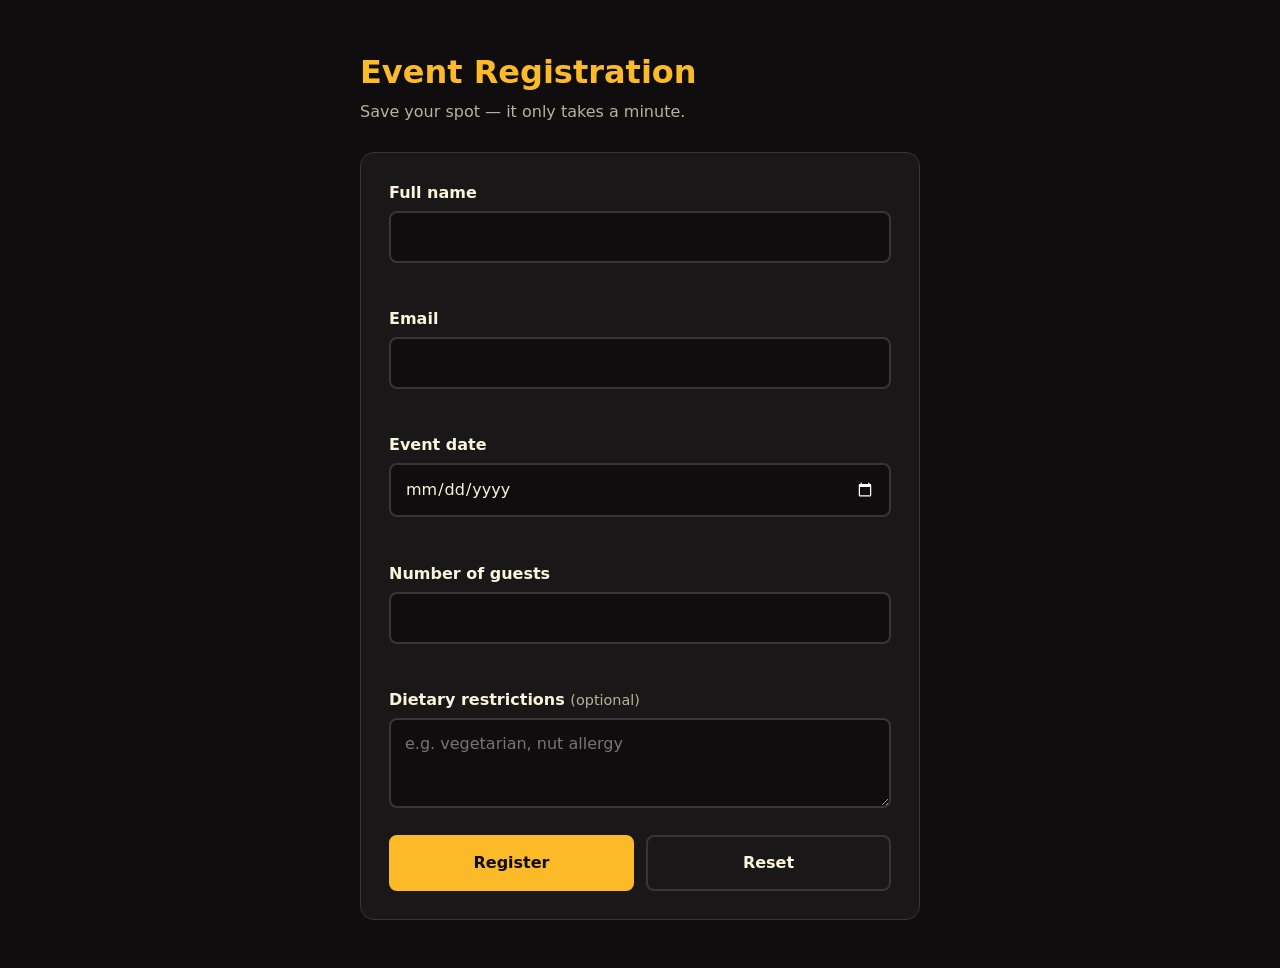
==== index.html @ cda6c8ea "Add event registration form Form with full name, email, event date, guests, and dietary fields, vali" ====
<!DOCTYPE html>
<html lang="en">
<head>
  <!-- Basic page setup: character set, mobile-friendly scaling, and the tab title -->
  <meta charset="UTF-8">
  <meta name="viewport" content="width=device-width, initial-scale=1.0">
  <title>Event Registration</title>

  <!-- Load the page's styles from the separate style.css file -->
  <link rel="stylesheet" href="style.css">
</head>
<body>
  <!-- Main page content -->
  <main class="container">
    <h1>Event Registration</h1>
    <p class="subtitle">Save your spot — it only takes a minute.</p>

    <!-- The form. "novalidate" turns off the browser's own pop-up error bubbles,
         so our JavaScript can show its own messages instead. -->
    <form id="registration-form" novalidate>

      <!-- Full name field. aria-describedby links the input to its error message for screen readers. -->
      <div class="field">
        <label for="fullName">Full name</label>
        <input type="text" id="fullName" name="fullName" autocomplete="name" aria-describedby="fullName-error">
        <p class="error" id="fullName-error" aria-live="polite"></p>
      </div>

      <!-- Email field -->
      <div class="field">
        <label for="email">Email</label>
        <input type="email" id="email" name="email" autocomplete="email" aria-describedby="email-error">
        <p class="error" id="email-error" aria-live="polite"></p>
      </div>

      <!-- Event date field: type="date" shows the browser's date picker -->
      <div class="field">
        <label for="eventDate">Event date</label>
        <input type="date" id="eventDate" name="eventDate" aria-describedby="eventDate-error">
        <p class="error" id="eventDate-error" aria-live="polite"></p>
      </div>

      <!-- Number of guests field: type="number" with min/max gives up/down arrows limited to 1–10 -->
      <div class="field">
        <label for="guests">Number of guests</label>
        <input type="number" id="guests" name="guests" min="1" max="10" step="1" inputmode="numeric" aria-describedby="guests-error">
        <p class="error" id="guests-error" aria-live="polite"></p>
      </div>

      <!-- Dietary restrictions: optional, so it has no error message -->
      <div class="field">
        <label for="dietary">Dietary restrictions <span class="optional">(optional)</span></label>
        <textarea id="dietary" name="dietary" placeholder="e.g. vegetarian, nut allergy"></textarea>
      </div>

      <!-- The buttons. type="reset" makes the browser clear all fields when clicked. -->
      <div class="actions">
        <button type="submit" class="btn-primary">Register</button>
        <button type="reset" class="btn-secondary">Reset</button>
      </div>
    </form>

    <!-- Confirmation card: hidden at first, filled in and shown by JavaScript after a valid submit.
         role="status" makes screen readers announce it when it appears. -->
    <section id="confirmation" class="confirmation hidden" role="status">
      <h2>You're registered! 🎉</h2>
      <dl class="details" id="confirmation-details"></dl>
    </section>
  </main>

  <!-- Load the page's JavaScript from script.js. It sits at the end of <body>
       so the form already exists on the page when the script runs. -->
  <script src="script.js"></script>
</body>
</html>
---- style.css ----
/* Styles for the Event Registration page (linked from index.html) */

/* Color "variables" (custom properties) so each color is defined once and reused everywhere */
:root {
  --bg: #0F0D0E;
  --text: #F9F4DA;
  --amber: #FCBA28;
  --green: #0BA95B;
  --pink: #F38BA3;
  --panel: #1A1718;      /* slightly lighter than the background, for the form card */
  --border: #3A3436;     /* soft gray border used when a field is neither valid nor invalid */
  --muted: #B8B29A;      /* dimmer version of the text color for hints and labels */
}

/* Make width/height include padding and borders, which makes sizing much easier to predict */
*, *::before, *::after {
  box-sizing: border-box;
}

/* Page-wide styles: dark background, light text, and a centered column with side padding */
body {
  margin: 0;
  min-height: 100vh;
  background: var(--bg);
  color: var(--text);
  font-family: system-ui, -apple-system, "Segoe UI", Roboto, sans-serif;
  line-height: 1.5;
  padding: 48px 16px;
}

/* The main column: limits how wide the content gets on big screens */
.container {
  max-width: 560px;
  margin: 0 auto;
}

/* Page heading, with an amber accent */
h1 {
  margin: 0 0 4px;
  font-size: 2rem;
  color: var(--amber);
}

/* Short line of text under the heading */
.subtitle {
  margin: 0 0 28px;
  color: var(--muted);
}

/* The form "card": a slightly raised panel with rounded corners */
form {
  background: var(--panel);
  border: 1px solid var(--border);
  border-radius: 14px;
  padding: 28px;
}

/* Each label + input + error message is grouped in a .field, spaced apart from the next one */
.field {
  margin-bottom: 20px;
}

/* Field labels sit on their own line above the input */
label {
  display: block;
  margin-bottom: 6px;
  font-weight: 600;
}

/* Small gray "(optional)" note next to a label */
.optional {
  font-weight: 400;
  color: var(--muted);
  font-size: 0.9rem;
}

/* Shared look for all text boxes, the date picker, the number box and the textarea */
input,
textarea {
  width: 100%;
  padding: 12px 14px;
  font: inherit;
  color: var(--text);
  background: var(--bg);
  border: 2px solid var(--border);
  border-radius: 8px;
  transition: border-color 0.2s, box-shadow 0.2s;
}

/* Let the textarea only be resized up/down, never sideways (which would break the layout) */
textarea {
  resize: vertical;
  min-height: 90px;
}

/* Make the browser's built-in calendar icon light so it shows up on the dark background */
input[type="date"] {
  color-scheme: dark;
}

/* When a field is clicked into (focused), give it an amber outline glow */
input:focus,
textarea:focus {
  outline: none;
  border-color: var(--amber);
  box-shadow: 0 0 0 3px rgba(252, 186, 40, 0.25);
}

/* Valid state: green border (JavaScript adds the "valid" class) */
input.valid,
textarea.valid {
  border-color: var(--green);
}

/* Invalid state: pink border (JavaScript adds the "invalid" class) */
input.invalid,
textarea.invalid {
  border-color: var(--pink);
}

/* Keep the green/pink glow while focused, so the color doesn't disappear while typing */
input.valid:focus,
textarea.valid:focus {
  box-shadow: 0 0 0 3px rgba(11, 169, 91, 0.25);
}
input.invalid:focus,
textarea.invalid:focus {
  box-shadow: 0 0 0 3px rgba(243, 139, 163, 0.25);
}

/* The error message under each field. It reserves its space even when empty
   so the page doesn't jump around as errors appear and disappear. */
.error {
  min-height: 1.3em;
  margin: 6px 0 0;
  font-size: 0.875rem;
  color: var(--pink);
}

/* Row holding the Register and Reset buttons */
.actions {
  display: flex;
  gap: 12px;
  margin-top: 8px;
}

/* Shared button styles */
button {
  flex: 1;
  padding: 14px 20px;
  font: inherit;
  font-weight: 700;
  border-radius: 8px;
  cursor: pointer;
  transition: transform 0.1s, background 0.2s, filter 0.2s;
}

/* Main "Register" button: solid amber with dark text */
.btn-primary {
  background: var(--amber);
  color: var(--bg);
  border: 2px solid var(--amber);
}

/* Slightly brighten the Register button on hover */
.btn-primary:hover {
  filter: brightness(1.08);
}

/* "Reset" button: an outline-only style so it looks less important than Register */
.btn-secondary {
  background: transparent;
  color: var(--text);
  border: 2px solid var(--border);
}

/* Tint the Reset button amber on hover */
.btn-secondary:hover {
  border-color: var(--amber);
  color: var(--amber);
}

/* Tiny "press down" effect when any button is clicked */
button:active {
  transform: scale(0.98);
}

/* Visible outline for keyboard users tabbing to buttons */
button:focus-visible {
  outline: 3px solid var(--amber);
  outline-offset: 3px;
}

/* The confirmation card shown after a successful registration */
.confirmation {
  margin-top: 28px;
  padding: 24px 28px;
  background: var(--panel);
  border: 2px solid var(--green);
  border-left-width: 8px;
  border-radius: 14px;
}

/* "hidden" class: completely hides an element (used for the card before submit and after reset) */
.hidden {
  display: none;
}

/* Adding this class plays the slide-in animation defined just below */
.confirmation.slide-in {
  animation: slideIn 0.5s cubic-bezier(0.22, 1, 0.36, 1);
}

/* The slide-in animation: start lower down and see-through, end in place and fully visible */
@keyframes slideIn {
  from {
    opacity: 0;
    transform: translateY(40px);
  }
  to {
    opacity: 1;
    transform: translateY(0);
  }
}

/* Respect people who've asked their computer to reduce motion: just fade instead of sliding */
@media (prefers-reduced-motion: reduce) {
  .confirmation.slide-in {
    animation: fadeIn 0.3s ease;
  }
  @keyframes fadeIn {
    from { opacity: 0; }
    to { opacity: 1; }
  }
}

/* Confirmation card heading, in green to signal success */
.confirmation h2 {
  margin: 0 0 16px;
  color: var(--green);
  font-size: 1.4rem;
}

/* The list of submitted details: a two-column grid (label on the left, value on the right) */
.details {
  display: grid;
  grid-template-columns: max-content 1fr;
  gap: 10px 20px;
  margin: 0;
}

/* Detail labels ("Name", "Email", ...) in amber */
.details dt {
  color: var(--amber);
  font-weight: 600;
}

/* Detail values. "break-word" stops long emails from overflowing the card;
   "pre-wrap" keeps line breaks the user typed in the dietary box. */
.details dd {
  margin: 0;
  overflow-wrap: anywhere;
  white-space: pre-wrap;
}

/* Small screens (phones): tighter padding, stacked buttons, and the details list in one column */
@media (max-width: 480px) {
  body {
    padding: 28px 16px;
  }
  h1 {
    font-size: 1.6rem;
  }
  form,
  .confirmation {
    padding: 20px;
  }
  .actions {
    flex-direction: column;
  }
  .details {
    grid-template-columns: 1fr;
    gap: 2px;
  }
  /* Add space above each label (except the first) so each label/value pair reads as a group */
  .details dt:not(:first-of-type) {
    margin-top: 10px;
  }
}
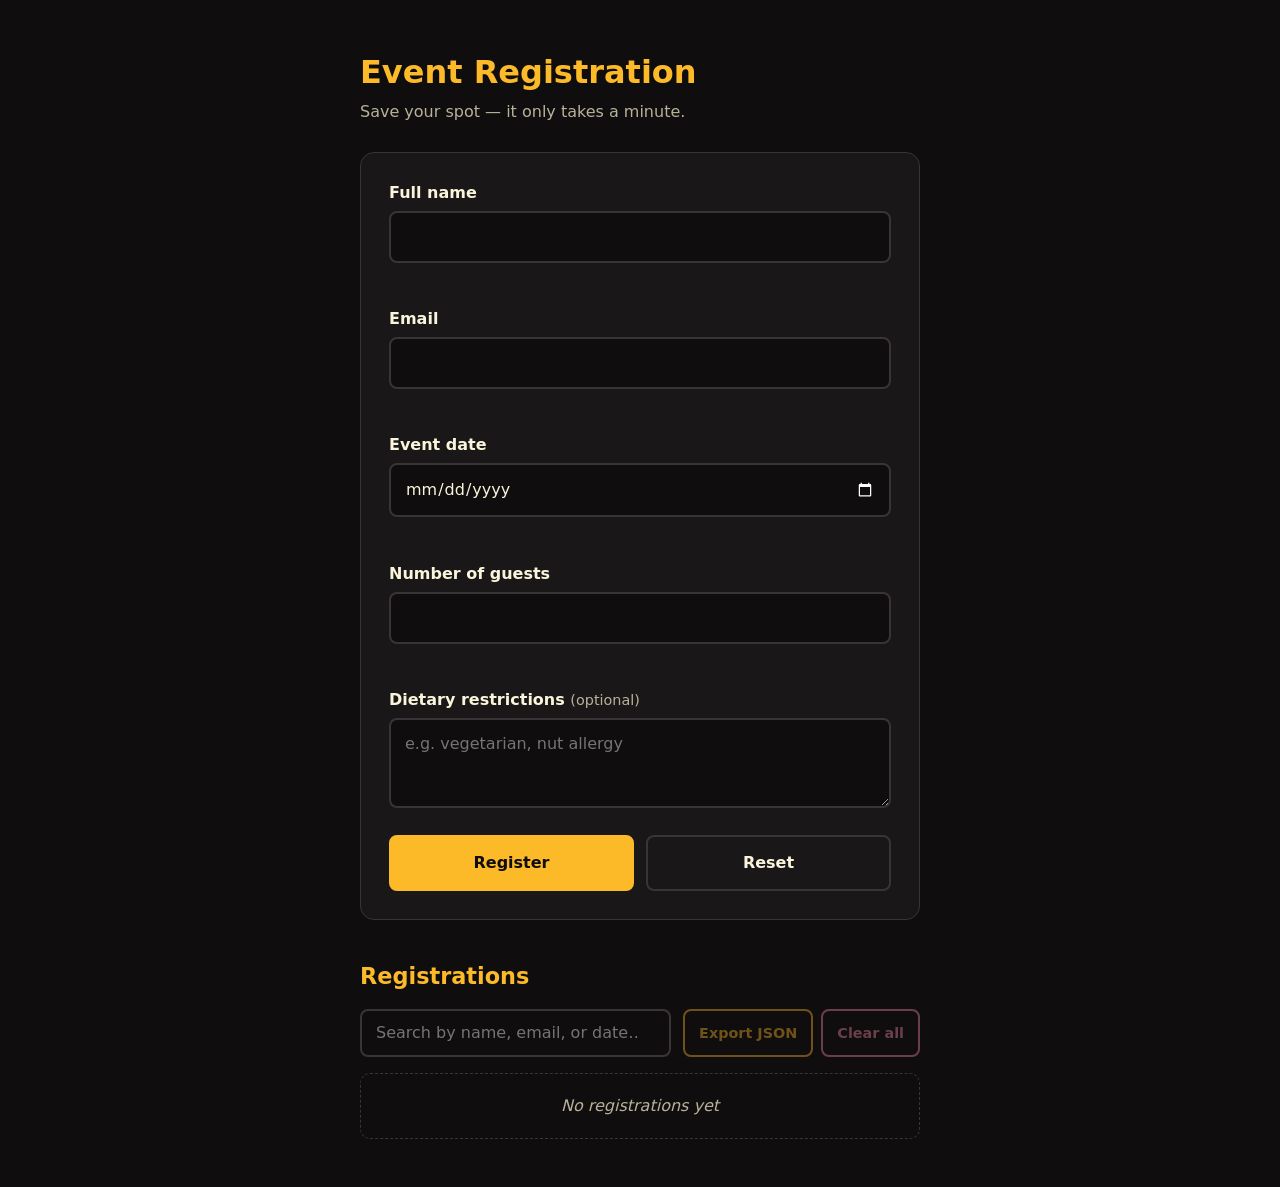
==== commit b46b3fb7: "Save registrations to localStorage with edit, search, export, and clear all - Save each valid entry " ====
--- a/index.html
+++ b/index.html
@@ -18,6 +18,13 @@
     <!-- The form. "novalidate" turns off the browser's own pop-up error bubbles,
          so our JavaScript can show its own messages instead. -->
     <form id="registration-form" novalidate>
+
+      <!-- Editing banner: hidden normally. When you click Edit on a saved entry, JavaScript shows it
+           with that person's name, so it's clear you're changing an existing entry, not adding a new one. -->
+      <div class="edit-banner hidden" id="edit-banner" role="status">
+        <span>Editing registration for <strong id="edit-name"></strong></span>
+        <button type="button" class="btn-link" id="cancel-edit">Cancel</button>
+      </div>
 
       <!-- Full name field. aria-describedby links the input to its error message for screen readers. -->
       <div class="field">
@@ -53,9 +60,10 @@
         <textarea id="dietary" name="dietary" placeholder="e.g. vegetarian, nut allergy"></textarea>
       </div>
 
-      <!-- The buttons. type="reset" makes the browser clear all fields when clicked. -->
+      <!-- The buttons. type="reset" makes the browser clear all fields when clicked.
+           The submit button's text changes to "Save changes" while editing an entry. -->
       <div class="actions">
-        <button type="submit" class="btn-primary">Register</button>
+        <button type="submit" class="btn-primary" id="submit-button">Register</button>
         <button type="reset" class="btn-secondary">Reset</button>
       </div>
     </form>
@@ -63,10 +71,50 @@
     <!-- Confirmation card: hidden at first, filled in and shown by JavaScript after a valid submit.
          role="status" makes screen readers announce it when it appears. -->
     <section id="confirmation" class="confirmation hidden" role="status">
-      <h2>You're registered! 🎉</h2>
+      <!-- The heading text is set by JavaScript: one message for new entries, another for edits -->
+      <h2 id="confirmation-heading">You're registered! 🎉</h2>
       <dl class="details" id="confirmation-details"></dl>
     </section>
+
+    <!-- Saved registrations: JavaScript reads them from localStorage (the browser's
+         built-in storage) and builds one list item per entry inside the <ul>.
+         The "No registrations yet" message is shown instead when the list is empty. -->
+    <section class="registrations" aria-labelledby="registrations-heading">
+      <h2 id="registrations-heading">
+        Registrations <span class="count" id="registration-count"></span>
+      </h2>
+
+      <!-- Toolbar: a search box that filters the list as you type, plus the Export and Clear all buttons.
+           type="search" gives the box a built-in "x" to clear it in most browsers. -->
+      <div class="toolbar">
+        <label for="search" class="visually-hidden">Search registrations</label>
+        <input type="search" id="search" class="search-input" placeholder="Search by name, email, or date…" autocomplete="off">
+        <div class="toolbar-buttons">
+          <button type="button" class="btn-small btn-outline-amber" id="export-button">Export JSON</button>
+          <button type="button" class="btn-small btn-outline-pink" id="clear-all-button">Clear all</button>
+        </div>
+      </div>
+
+      <ul class="registration-list" id="registration-list"></ul>
+      <p class="empty-message hidden" id="empty-message">No registrations yet</p>
+      <!-- Shown instead of the list when the search matches nothing -->
+      <p class="empty-message hidden" id="no-matches"></p>
+    </section>
   </main>
+
+  <!-- Confirmation pop-up, shared by "Delete" (one entry) and "Clear all" (every entry).
+       JavaScript fills in the title, message, and red button's label before opening it.
+       <dialog> is a built-in HTML pop-up box: when JavaScript opens it with showModal(), it dims
+       the page behind it, keeps keyboard focus inside it, and closes when you press Esc.
+       "autofocus" puts focus on Cancel, the safe choice. -->
+  <dialog class="modal" id="confirm-dialog" aria-labelledby="confirm-dialog-title" aria-describedby="confirm-dialog-text">
+    <h2 id="confirm-dialog-title"></h2>
+    <p id="confirm-dialog-text"></p>
+    <div class="modal-actions">
+      <button type="button" class="btn-secondary" id="confirm-cancel" autofocus>Cancel</button>
+      <button type="button" class="btn-danger" id="confirm-ok"></button>
+    </div>
+  </dialog>
 
   <!-- Load the page's JavaScript from script.js. It sits at the end of <body>
        so the form already exists on the page when the script runs. -->
--- a/style.css
+++ b/style.css
@@ -287,3 +287,319 @@
     margin-top: 10px;
   }
 }
+
+/* The "Registrations" section below the form, with space above it */
+.registrations {
+  margin-top: 40px;
+}
+
+/* Section heading, in amber like the page title */
+.registrations h2 {
+  margin: 0 0 16px;
+  font-size: 1.4rem;
+  color: var(--amber);
+}
+
+/* The small number next to the heading, e.g. "(3)", in the dimmer text color */
+.registrations .count {
+  font-size: 1rem;
+  font-weight: 400;
+  color: var(--muted);
+}
+
+/* The list itself: remove the default bullets and indent, and stack items with a gap */
+.registration-list {
+  list-style: none;
+  margin: 0;
+  padding: 0;
+  display: flex;
+  flex-direction: column;
+  gap: 12px;
+}
+
+/* One saved registration: a small card with an amber stripe on the left.
+   Flexbox puts the details on the left and the Delete button on the right. */
+.registration-item {
+  display: flex;
+  align-items: center;
+  gap: 16px;
+  padding: 16px 20px;
+  background: var(--panel);
+  border: 1px solid var(--border);
+  border-left: 4px solid var(--amber);
+  border-radius: 10px;
+}
+
+/* The text part of the card takes up all the leftover space.
+   min-width: 0 lets long emails wrap instead of pushing the button off the card. */
+.registration-info {
+  flex: 1;
+  min-width: 0;
+}
+
+/* The person's name, bold and on its own line */
+.registration-name {
+  margin: 0;
+  font-weight: 700;
+}
+
+/* The email, on its own line in the dimmer color; long emails wrap instead of overflowing */
+.registration-email {
+  margin: 2px 0 0;
+  color: var(--muted);
+  overflow-wrap: anywhere;
+}
+
+/* The date and guest count line, in a smaller size */
+.registration-meta {
+  margin: 6px 0 0;
+  font-size: 0.9rem;
+}
+
+/* The Delete button: a small pink outline button. "flex: none" stops it from
+   stretching like the big Register/Reset buttons do. */
+.btn-delete {
+  flex: none;
+  padding: 8px 14px;
+  font-size: 0.9rem;
+  background: transparent;
+  color: var(--pink);
+  border: 2px solid var(--pink);
+}
+
+/* Fill the Delete button with pink on hover so it's clear it's about to act */
+.btn-delete:hover {
+  background: var(--pink);
+  color: var(--bg);
+}
+
+/* The "No registrations yet" message: dimmer, italic, inside a dashed box */
+.empty-message {
+  margin: 0;
+  padding: 20px;
+  text-align: center;
+  font-style: italic;
+  color: var(--muted);
+  border: 1px dashed var(--border);
+  border-radius: 10px;
+}
+
+/* Small screens: stack the Delete button under the details instead of beside them */
+@media (max-width: 480px) {
+  .registration-item {
+    flex-direction: column;
+    align-items: stretch;
+  }
+}
+
+/* ---------- Editing, search, export, clear all, and timestamps ---------- */
+
+/* Hides something visually but keeps it readable by screen readers
+   (used for the search box's label, since the placeholder already shows sighted users what it's for) */
+.visually-hidden {
+  position: absolute;
+  width: 1px;
+  height: 1px;
+  margin: -1px;
+  padding: 0;
+  overflow: hidden;
+  clip: rect(0 0 0 0);
+  white-space: nowrap;
+  border: 0;
+}
+
+/* Any disabled button (e.g. Export when there's nothing to export) looks faded and can't be clicked */
+button:disabled {
+  opacity: 0.4;
+  cursor: not-allowed;
+}
+
+/* Turn off the hover effects on disabled buttons so they don't look clickable */
+button:disabled:hover {
+  filter: none;
+  background: transparent;
+}
+button:disabled:active {
+  transform: none;
+}
+
+/* The "Editing registration for …" banner at the top of the form: an amber-tinted strip.
+   Flexbox puts the message on the left and the Cancel link on the right. */
+.edit-banner {
+  display: flex;
+  align-items: center;
+  justify-content: space-between;
+  gap: 12px;
+  margin-bottom: 20px;
+  padding: 10px 14px;
+  background: rgba(252, 186, 40, 0.12);
+  border: 1px solid var(--amber);
+  border-radius: 8px;
+}
+
+/* .hidden is defined earlier, but .edit-banner's "display: flex" comes later in this file and
+   would win, so this more specific rule makes sure the banner really hides */
+.edit-banner.hidden {
+  display: none;
+}
+
+/* A button that looks like an underlined text link (the banner's Cancel) */
+.btn-link {
+  flex: none;
+  padding: 4px 6px;
+  background: none;
+  border: none;
+  color: var(--amber);
+  font-weight: 600;
+  text-decoration: underline;
+}
+
+/* The toolbar above the list: search box, then the buttons, side by side with a gap */
+.toolbar {
+  display: flex;
+  gap: 12px;
+  margin-bottom: 16px;
+}
+
+/* The search box fills whatever space the buttons leave. It reuses the shared input look;
+   padding is a bit smaller so it lines up with the small buttons beside it. */
+.search-input {
+  flex: 1;
+  min-width: 0;
+  padding: 10px 14px;
+}
+
+/* Hold the Export and Clear all buttons together in a row */
+.toolbar-buttons {
+  display: flex;
+  gap: 8px;
+}
+
+/* Shared size for the small buttons (Export, Clear all, Edit). "flex: none" stops them
+   from stretching like the big Register/Reset buttons, and nowrap keeps their text on one line. */
+.btn-small {
+  flex: none;
+  padding: 8px 14px;
+  font-size: 0.9rem;
+  white-space: nowrap;
+  background: transparent;
+}
+
+/* Amber outline style (Export, Edit) that fills with amber on hover */
+.btn-outline-amber {
+  color: var(--amber);
+  border: 2px solid var(--amber);
+}
+.btn-outline-amber:hover {
+  background: var(--amber);
+  color: var(--bg);
+}
+
+/* Pink outline style (Clear all) that fills with pink on hover */
+.btn-outline-pink {
+  color: var(--pink);
+  border: 2px solid var(--pink);
+}
+.btn-outline-pink:hover {
+  background: var(--pink);
+  color: var(--bg);
+}
+
+/* Disabled outline buttons keep their own text color on hover instead of the filled look */
+.btn-outline-amber:disabled:hover { color: var(--amber); }
+.btn-outline-pink:disabled:hover { color: var(--pink); }
+
+/* The Edit and Delete buttons on each entry, side by side */
+.registration-actions {
+  display: flex;
+  gap: 8px;
+  flex: none;
+}
+
+/* The entry currently loaded in the form for editing gets an amber outline and tint */
+.registration-item.editing {
+  border-color: var(--amber);
+  background: rgba(252, 186, 40, 0.08);
+}
+
+/* "Registered 2 hours ago" line: small and dim so it doesn't compete with the main details */
+.registration-time {
+  margin: 4px 0 0;
+  font-size: 0.8rem;
+  color: var(--muted);
+}
+
+/* The confirmation pop-up box. <dialog> has plain browser styling by default, so we restyle it
+   to match the page. "margin: auto" (the browser default) keeps it centered. */
+.modal {
+  width: min(420px, calc(100% - 32px));
+  padding: 24px;
+  background: var(--panel);
+  color: var(--text);
+  border: 2px solid var(--pink);
+  border-radius: 14px;
+}
+
+/* When the pop-up opens, it fades in and grows slightly from 95% size */
+.modal[open] {
+  animation: modalIn 0.2s ease-out;
+}
+@keyframes modalIn {
+  from { opacity: 0; transform: scale(0.95); }
+  to { opacity: 1; transform: scale(1); }
+}
+
+/* The dark see-through layer the browser puts behind an open pop-up */
+.modal::backdrop {
+  background: rgba(0, 0, 0, 0.7);
+}
+
+/* Pop-up heading in pink, since this is a warning */
+.modal h2 {
+  margin: 0 0 8px;
+  font-size: 1.3rem;
+  color: var(--pink);
+}
+
+/* Pop-up message text */
+.modal p {
+  margin: 0 0 20px;
+}
+
+/* Cancel and Delete all buttons, side by side */
+.modal-actions {
+  display: flex;
+  gap: 12px;
+}
+
+/* Solid pink button for the dangerous "Delete all" action */
+.btn-danger {
+  background: var(--pink);
+  color: var(--bg);
+  border: 2px solid var(--pink);
+}
+.btn-danger:hover {
+  filter: brightness(1.08);
+}
+
+/* Visible outline for keyboard users tabbing to the new buttons (pink for dangerous ones) */
+.btn-danger:focus-visible,
+.btn-outline-pink:focus-visible,
+.btn-delete:focus-visible {
+  outline-color: var(--pink);
+}
+
+/* Small screens: stack the toolbar, and let the small buttons share each row evenly */
+@media (max-width: 480px) {
+  .toolbar {
+    flex-direction: column;
+  }
+  .toolbar-buttons .btn-small,
+  .registration-actions .btn-small,
+  .registration-actions .btn-delete {
+    flex: 1;
+  }
+  .modal-actions {
+    flex-direction: column-reverse;
+  }
+}
